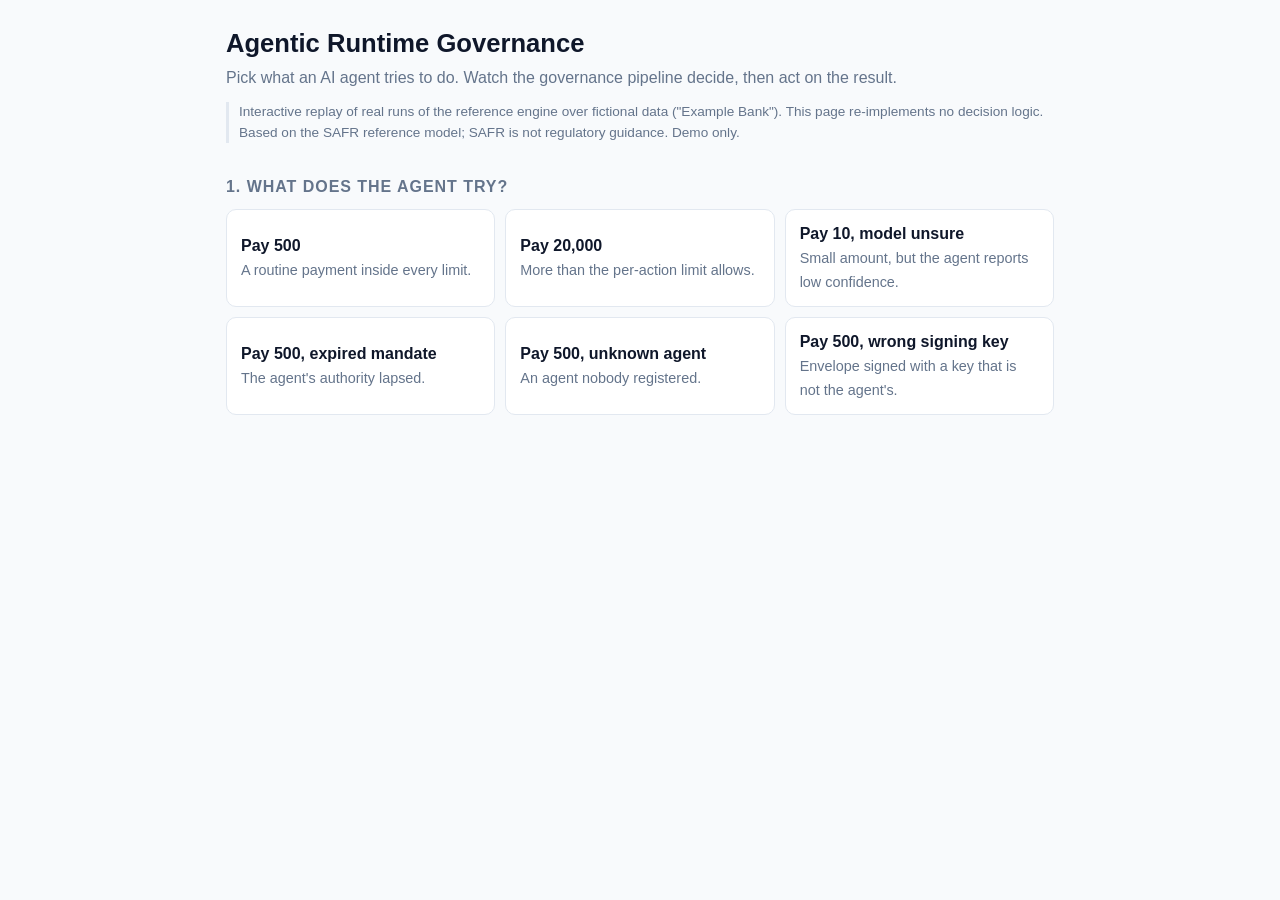
==== docs/index.html @ be9de1c7 "docs: prepare GitHub Pages (docs/ root redirect, nojekyll, README URL)" ====
<!doctype html>
<html lang="en">
<head>
<meta charset="utf-8">
<meta name="viewport" content="width=device-width, initial-scale=1">
<meta http-equiv="refresh" content="0; url=demo/">
<title>Agentic Runtime Governance</title>
</head>
<body>
<p>Redirecting to the <a href="demo/">interactive demo</a>.</p>
</body>
</html>
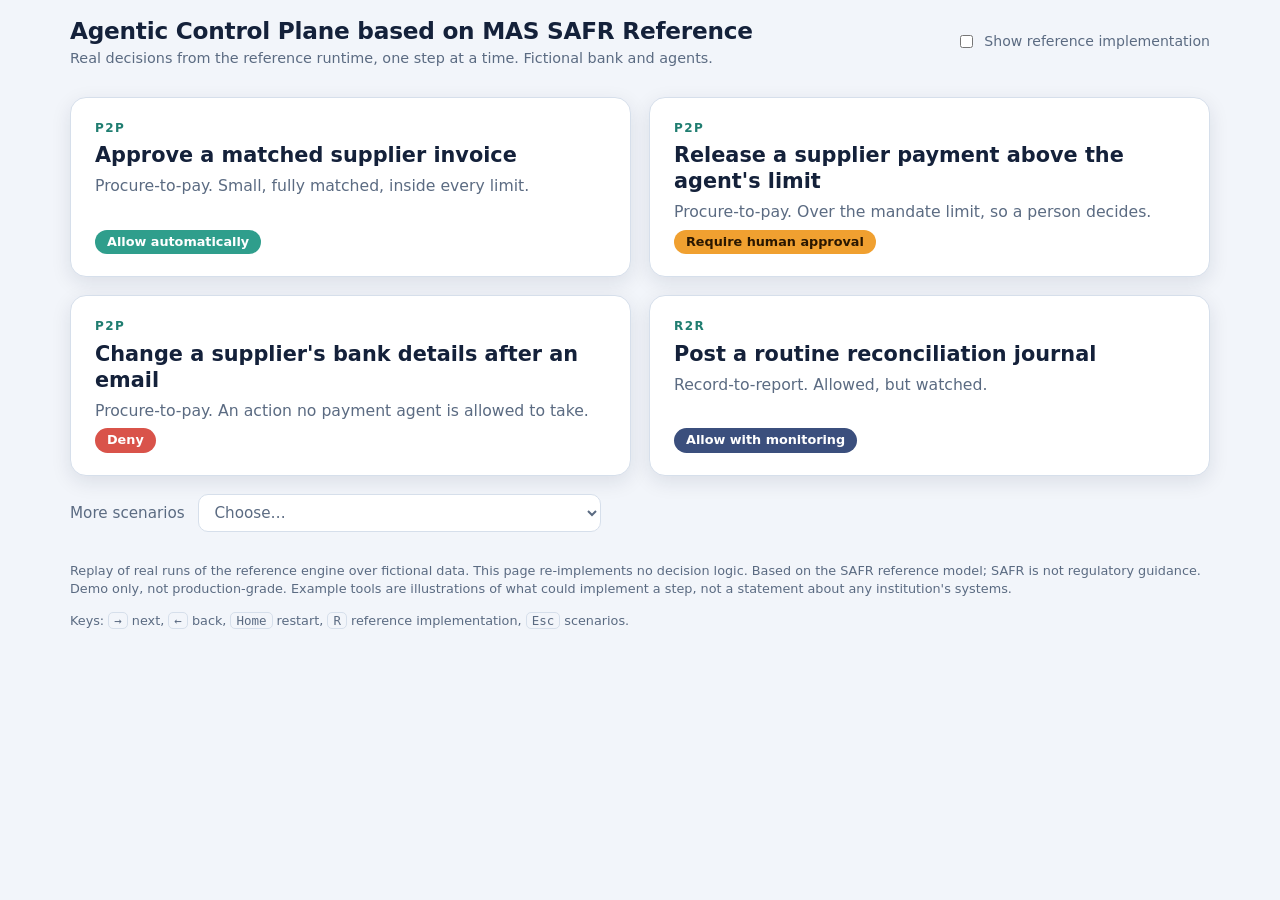
==== commit c0acc9d8: "docs: point site root and README live-demo link at the internal-agents demo" ====
--- a/docs/index.html
+++ b/docs/index.html
@@ -3,10 +3,10 @@
 <head>
 <meta charset="utf-8">
 <meta name="viewport" content="width=device-width, initial-scale=1">
-<meta http-equiv="refresh" content="0; url=demo/">
+<meta http-equiv="refresh" content="0; url=demo/internal-agents/">
 <title>Agentic Runtime Governance</title>
 </head>
 <body>
-<p>Redirecting to the <a href="demo/">interactive demo</a>.</p>
+<p>Redirecting to the <a href="demo/internal-agents/">interactive demo</a>.</p>
 </body>
 </html>
